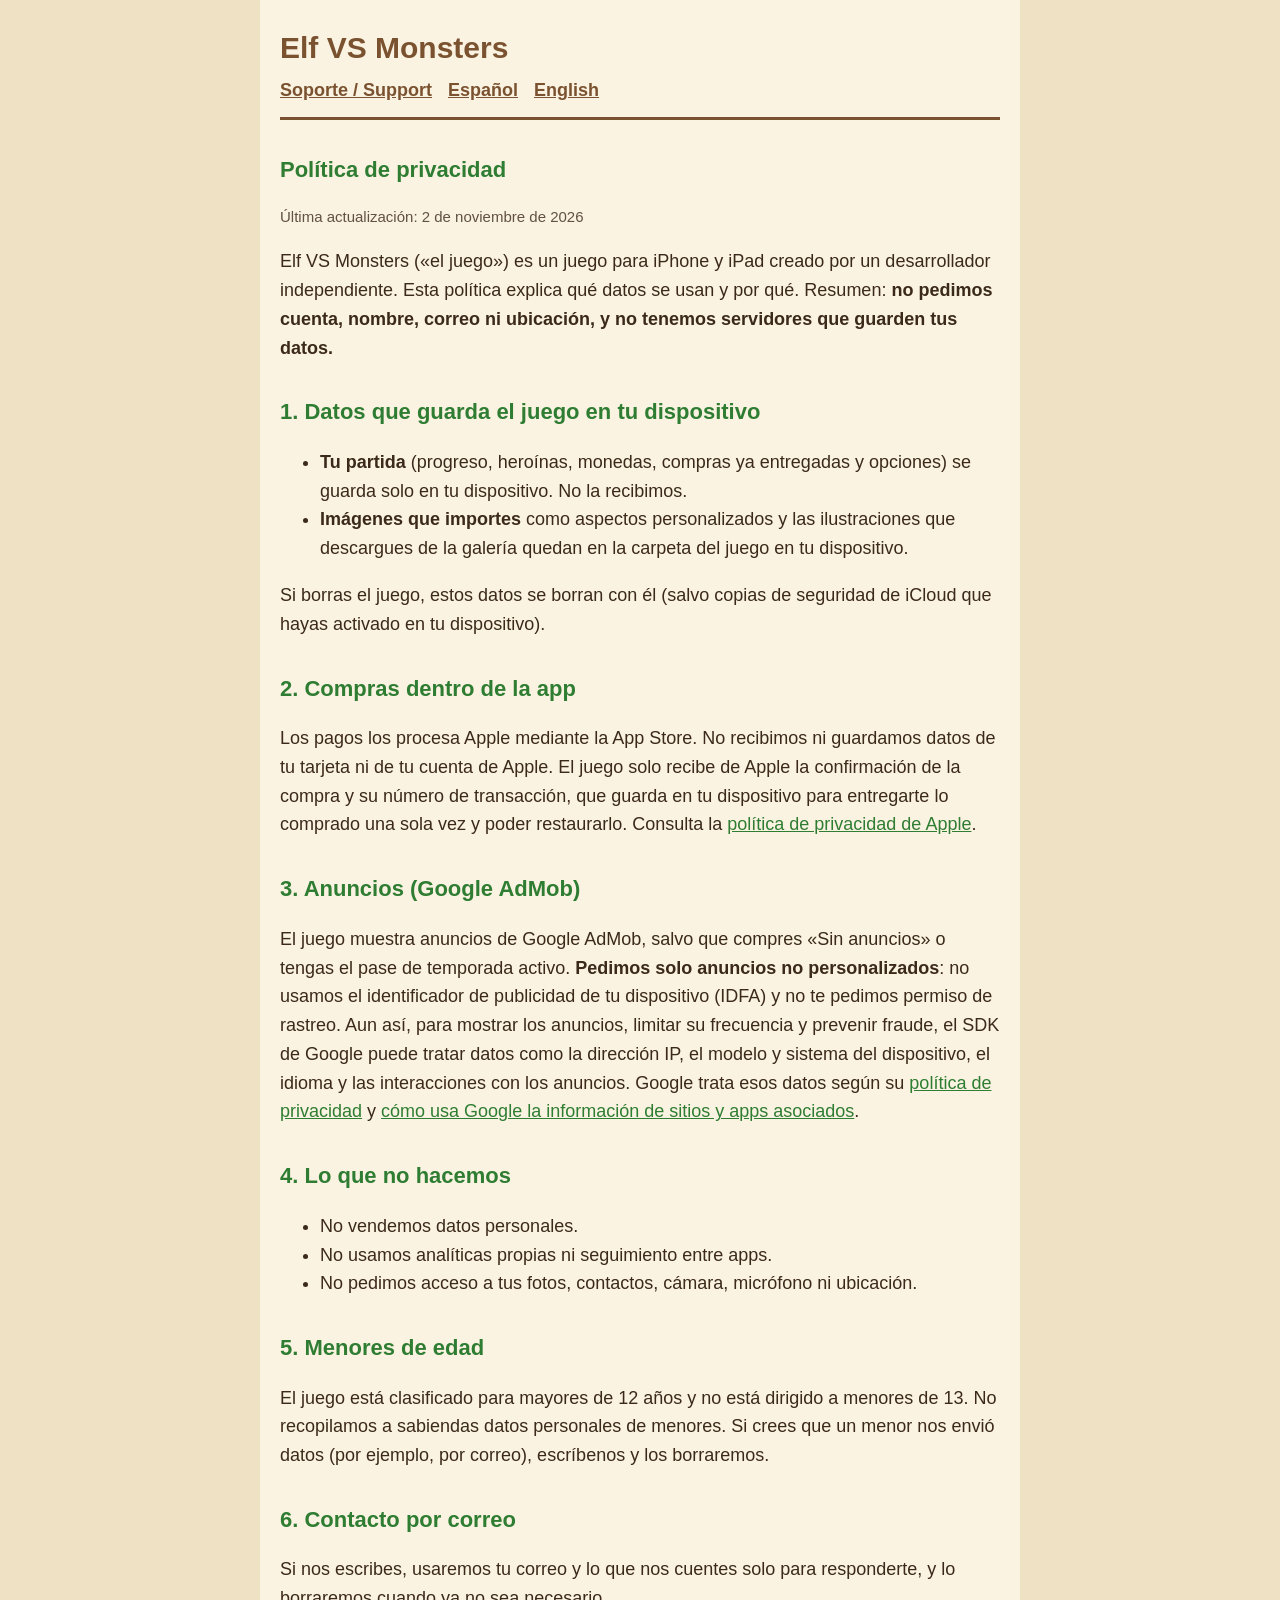
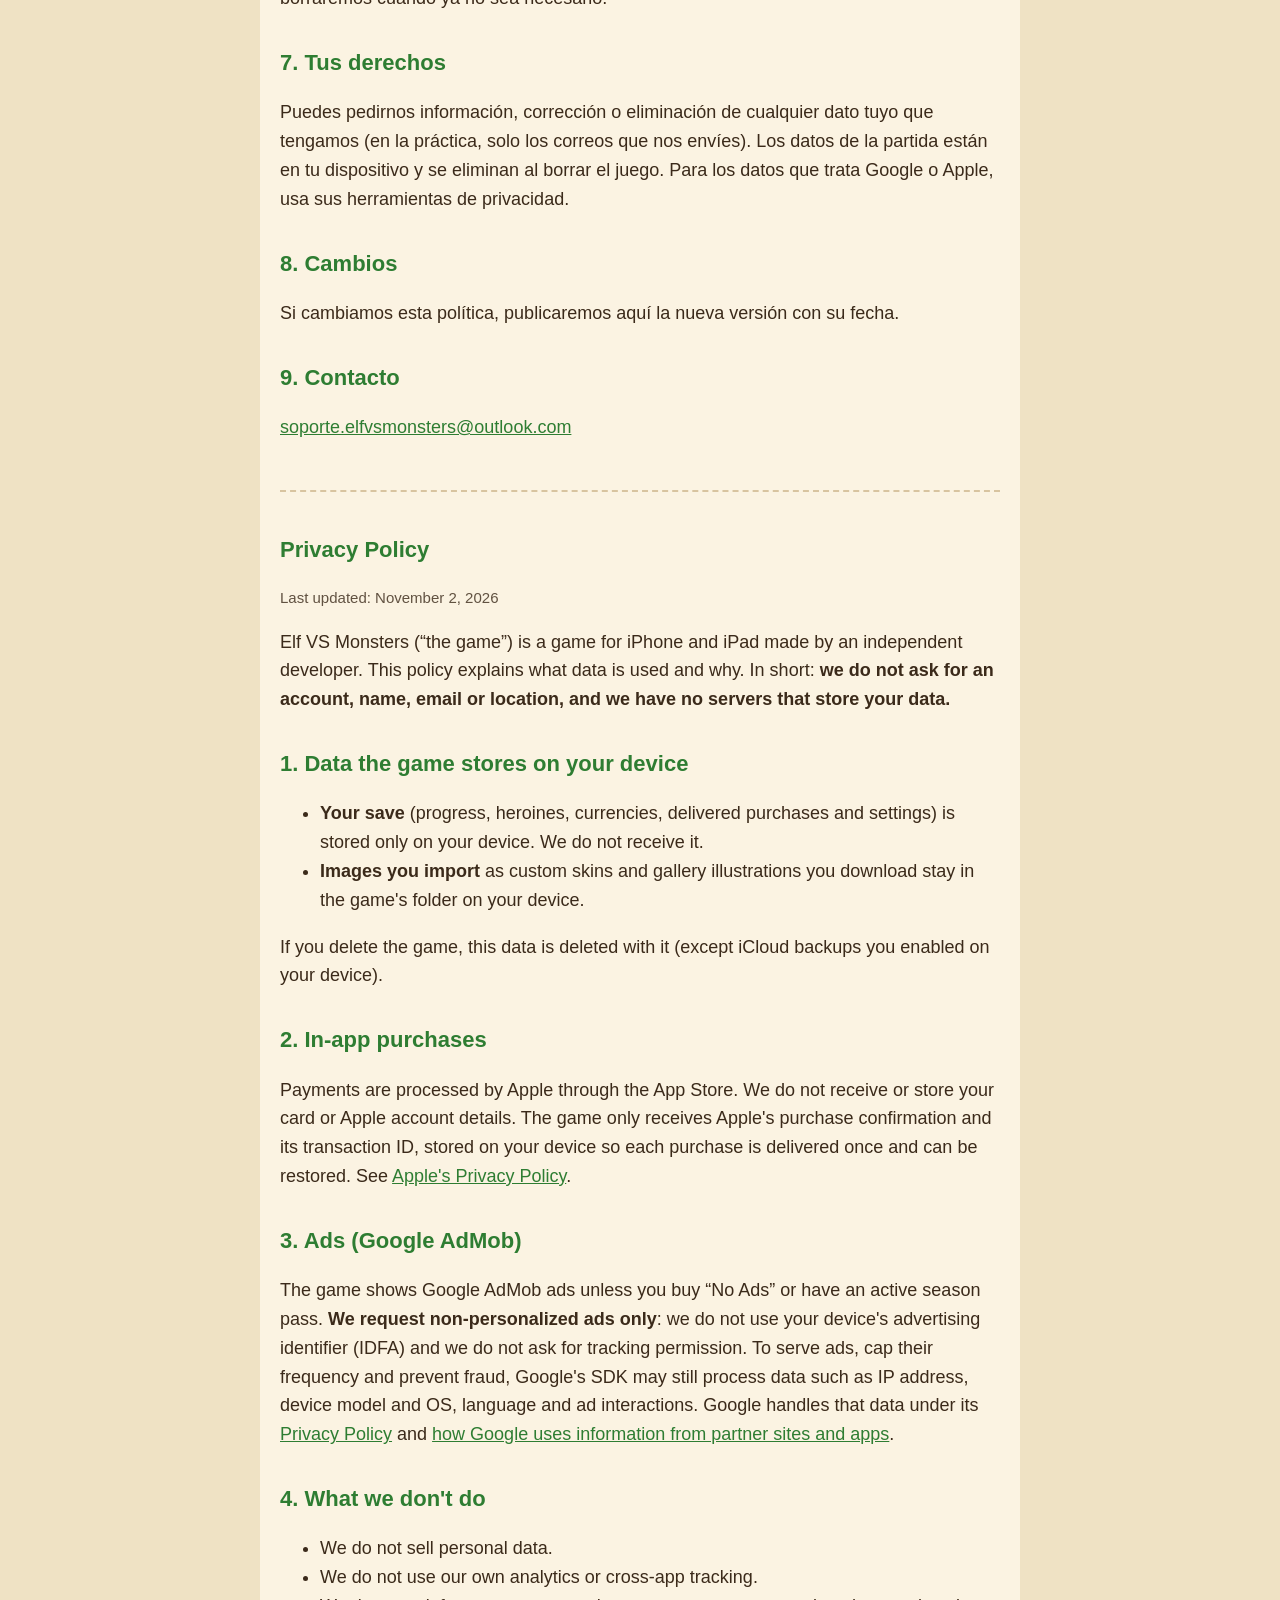
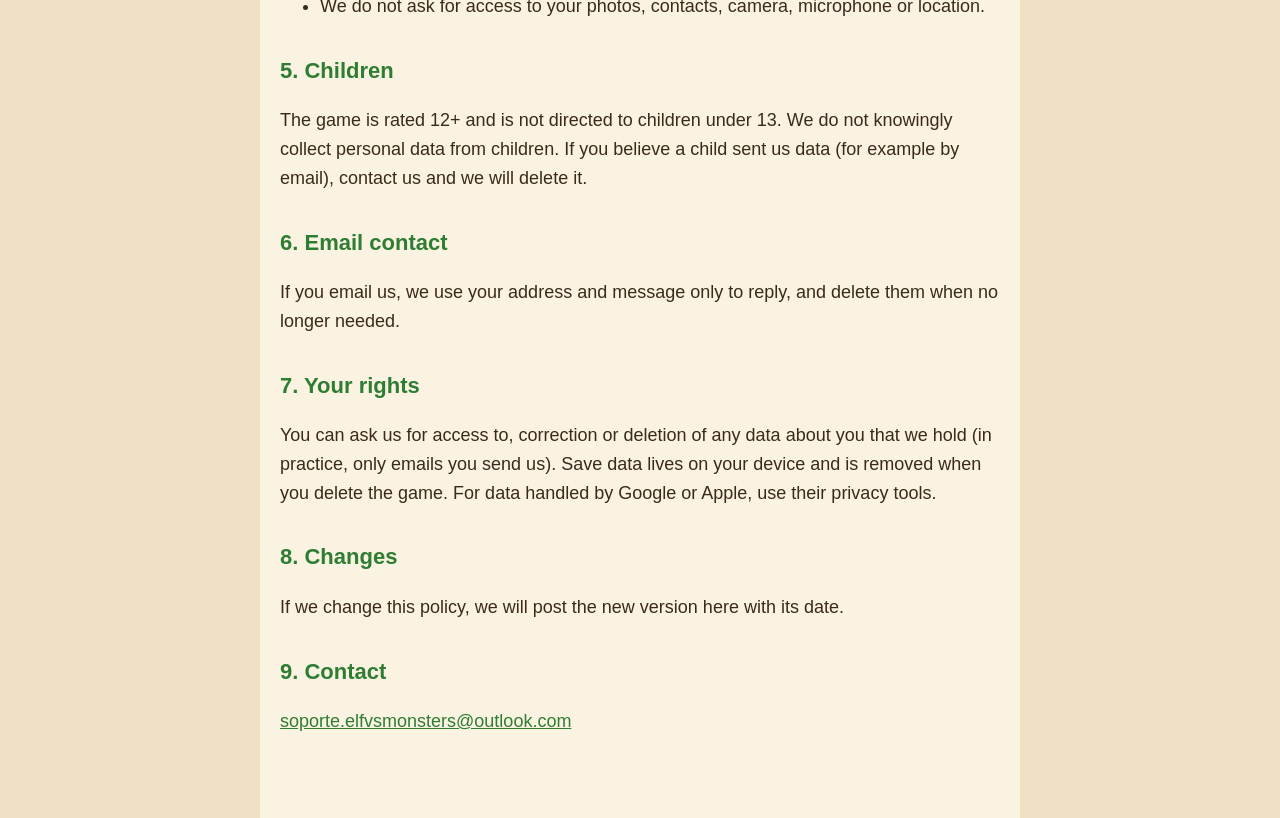
==== privacy.html @ a8635ac0 "Política de privacidad y soporte de Elf VS Monsters Co-Authored-By: Claude Opus 5.5 <noreply@anthrop" ====
<!DOCTYPE html>
<html lang="es">
<head>
<meta charset="utf-8">
<meta name="viewport" content="width=device-width, initial-scale=1">
<title>Elf VS Monsters — Política de privacidad / Privacy Policy</title>
<link rel="stylesheet" href="style.css">
</head>
<body>
<main>
<header>
<h1>Elf VS Monsters</h1>
<nav><a href="index.html">Soporte / Support</a><a href="#es">Español</a><a href="#en">English</a></nav>
</header>

<section id="es" lang="es">
<h2>Política de privacidad</h2>
<p class="small">Última actualización: 2 de noviembre de 2026</p>
<p>Elf VS Monsters («el juego») es un juego para iPhone y iPad creado por un desarrollador independiente. Esta política explica qué datos se usan y por qué. Resumen: <strong>no pedimos cuenta, nombre, correo ni ubicación, y no tenemos servidores que guarden tus datos.</strong></p>

<h2>1. Datos que guarda el juego en tu dispositivo</h2>
<ul>
<li><strong>Tu partida</strong> (progreso, heroínas, monedas, compras ya entregadas y opciones) se guarda solo en tu dispositivo. No la recibimos.</li>
<li><strong>Imágenes que importes</strong> como aspectos personalizados y las ilustraciones que descargues de la galería quedan en la carpeta del juego en tu dispositivo.</li>
</ul>
<p>Si borras el juego, estos datos se borran con él (salvo copias de seguridad de iCloud que hayas activado en tu dispositivo).</p>

<h2>2. Compras dentro de la app</h2>
<p>Los pagos los procesa Apple mediante la App Store. No recibimos ni guardamos datos de tu tarjeta ni de tu cuenta de Apple. El juego solo recibe de Apple la confirmación de la compra y su número de transacción, que guarda en tu dispositivo para entregarte lo comprado una sola vez y poder restaurarlo. Consulta la <a href="https://www.apple.com/legal/privacy/">política de privacidad de Apple</a>.</p>

<h2>3. Anuncios (Google AdMob)</h2>
<p>El juego muestra anuncios de Google AdMob, salvo que compres «Sin anuncios» o tengas el pase de temporada activo. <strong>Pedimos solo anuncios no personalizados</strong>: no usamos el identificador de publicidad de tu dispositivo (IDFA) y no te pedimos permiso de rastreo. Aun así, para mostrar los anuncios, limitar su frecuencia y prevenir fraude, el SDK de Google puede tratar datos como la dirección IP, el modelo y sistema del dispositivo, el idioma y las interacciones con los anuncios. Google trata esos datos según su <a href="https://policies.google.com/privacy">política de privacidad</a> y <a href="https://policies.google.com/technologies/partner-sites">cómo usa Google la información de sitios y apps asociados</a>.</p>

<h2>4. Lo que no hacemos</h2>
<ul>
<li>No vendemos datos personales.</li>
<li>No usamos analíticas propias ni seguimiento entre apps.</li>
<li>No pedimos acceso a tus fotos, contactos, cámara, micrófono ni ubicación.</li>
</ul>

<h2>5. Menores de edad</h2>
<p>El juego está clasificado para mayores de 12 años y no está dirigido a menores de 13. No recopilamos a sabiendas datos personales de menores. Si crees que un menor nos envió datos (por ejemplo, por correo), escríbenos y los borraremos.</p>

<h2>6. Contacto por correo</h2>
<p>Si nos escribes, usaremos tu correo y lo que nos cuentes solo para responderte, y lo borraremos cuando ya no sea necesario.</p>

<h2>7. Tus derechos</h2>
<p>Puedes pedirnos información, corrección o eliminación de cualquier dato tuyo que tengamos (en la práctica, solo los correos que nos envíes). Los datos de la partida están en tu dispositivo y se eliminan al borrar el juego. Para los datos que trata Google o Apple, usa sus herramientas de privacidad.</p>

<h2>8. Cambios</h2>
<p>Si cambiamos esta política, publicaremos aquí la nueva versión con su fecha.</p>

<h2>9. Contacto</h2>
<p><a href="mailto:soporte.elfvsmonsters@outlook.com">soporte.elfvsmonsters@outlook.com</a></p>
</section>

<section id="en" lang="en">
<h2>Privacy Policy</h2>
<p class="small">Last updated: November 2, 2026</p>
<p>Elf VS Monsters (“the game”) is a game for iPhone and iPad made by an independent developer. This policy explains what data is used and why. In short: <strong>we do not ask for an account, name, email or location, and we have no servers that store your data.</strong></p>

<h2>1. Data the game stores on your device</h2>
<ul>
<li><strong>Your save</strong> (progress, heroines, currencies, delivered purchases and settings) is stored only on your device. We do not receive it.</li>
<li><strong>Images you import</strong> as custom skins and gallery illustrations you download stay in the game's folder on your device.</li>
</ul>
<p>If you delete the game, this data is deleted with it (except iCloud backups you enabled on your device).</p>

<h2>2. In-app purchases</h2>
<p>Payments are processed by Apple through the App Store. We do not receive or store your card or Apple account details. The game only receives Apple's purchase confirmation and its transaction ID, stored on your device so each purchase is delivered once and can be restored. See <a href="https://www.apple.com/legal/privacy/">Apple's Privacy Policy</a>.</p>

<h2>3. Ads (Google AdMob)</h2>
<p>The game shows Google AdMob ads unless you buy “No Ads” or have an active season pass. <strong>We request non-personalized ads only</strong>: we do not use your device's advertising identifier (IDFA) and we do not ask for tracking permission. To serve ads, cap their frequency and prevent fraud, Google's SDK may still process data such as IP address, device model and OS, language and ad interactions. Google handles that data under its <a href="https://policies.google.com/privacy">Privacy Policy</a> and <a href="https://policies.google.com/technologies/partner-sites">how Google uses information from partner sites and apps</a>.</p>

<h2>4. What we don't do</h2>
<ul>
<li>We do not sell personal data.</li>
<li>We do not use our own analytics or cross-app tracking.</li>
<li>We do not ask for access to your photos, contacts, camera, microphone or location.</li>
</ul>

<h2>5. Children</h2>
<p>The game is rated 12+ and is not directed to children under 13. We do not knowingly collect personal data from children. If you believe a child sent us data (for example by email), contact us and we will delete it.</p>

<h2>6. Email contact</h2>
<p>If you email us, we use your address and message only to reply, and delete them when no longer needed.</p>

<h2>7. Your rights</h2>
<p>You can ask us for access to, correction or deletion of any data about you that we hold (in practice, only emails you send us). Save data lives on your device and is removed when you delete the game. For data handled by Google or Apple, use their privacy tools.</p>

<h2>8. Changes</h2>
<p>If we change this policy, we will post the new version here with its date.</p>

<h2>9. Contact</h2>
<p><a href="mailto:soporte.elfvsmonsters@outlook.com">soporte.elfvsmonsters@outlook.com</a></p>
</section>
</main>
</body>
</html>
---- style.css ----
:root { --ink:#3b2a1a; --paper:#fbf3e2; --wood:#7a5230; --leaf:#2e7d32; }
* { box-sizing:border-box; }
body { margin:0; font:18px/1.6 -apple-system, BlinkMacSystemFont, "Segoe UI", Roboto, sans-serif; color:var(--ink); background:#efe2c4; }
main { max-width:760px; margin:0 auto; padding:24px 20px 64px; background:var(--paper); min-height:100vh; }
header { border-bottom:3px solid var(--wood); margin-bottom:24px; padding-bottom:12px; }
h1 { font-size:30px; margin:0 0 4px; color:var(--wood); }
h2 { font-size:22px; margin-top:32px; color:var(--leaf); }
nav a, .lang a { color:var(--wood); font-weight:600; margin-right:16px; }
a { color:var(--leaf); }
.small { font-size:15px; opacity:.8; }
section + section { border-top:2px dashed #d8c4a0; margin-top:48px; padding-top:8px; }
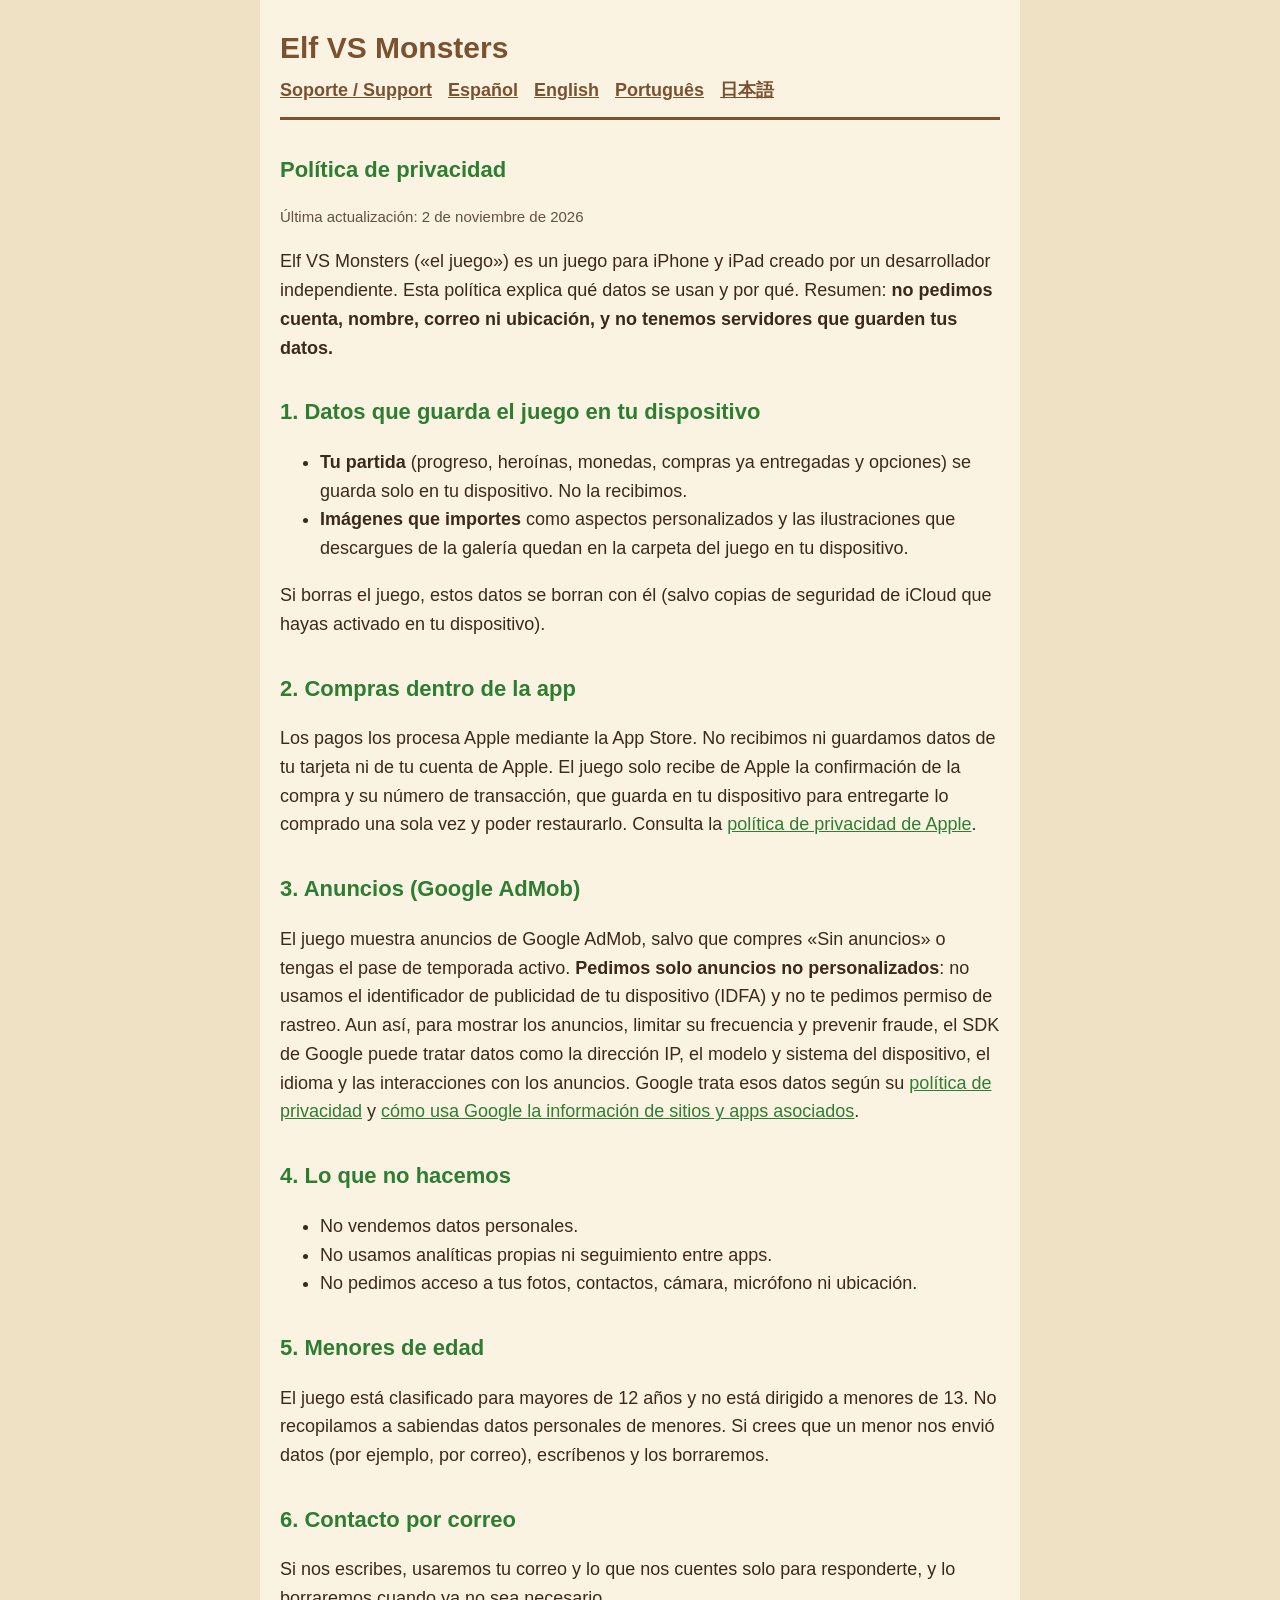
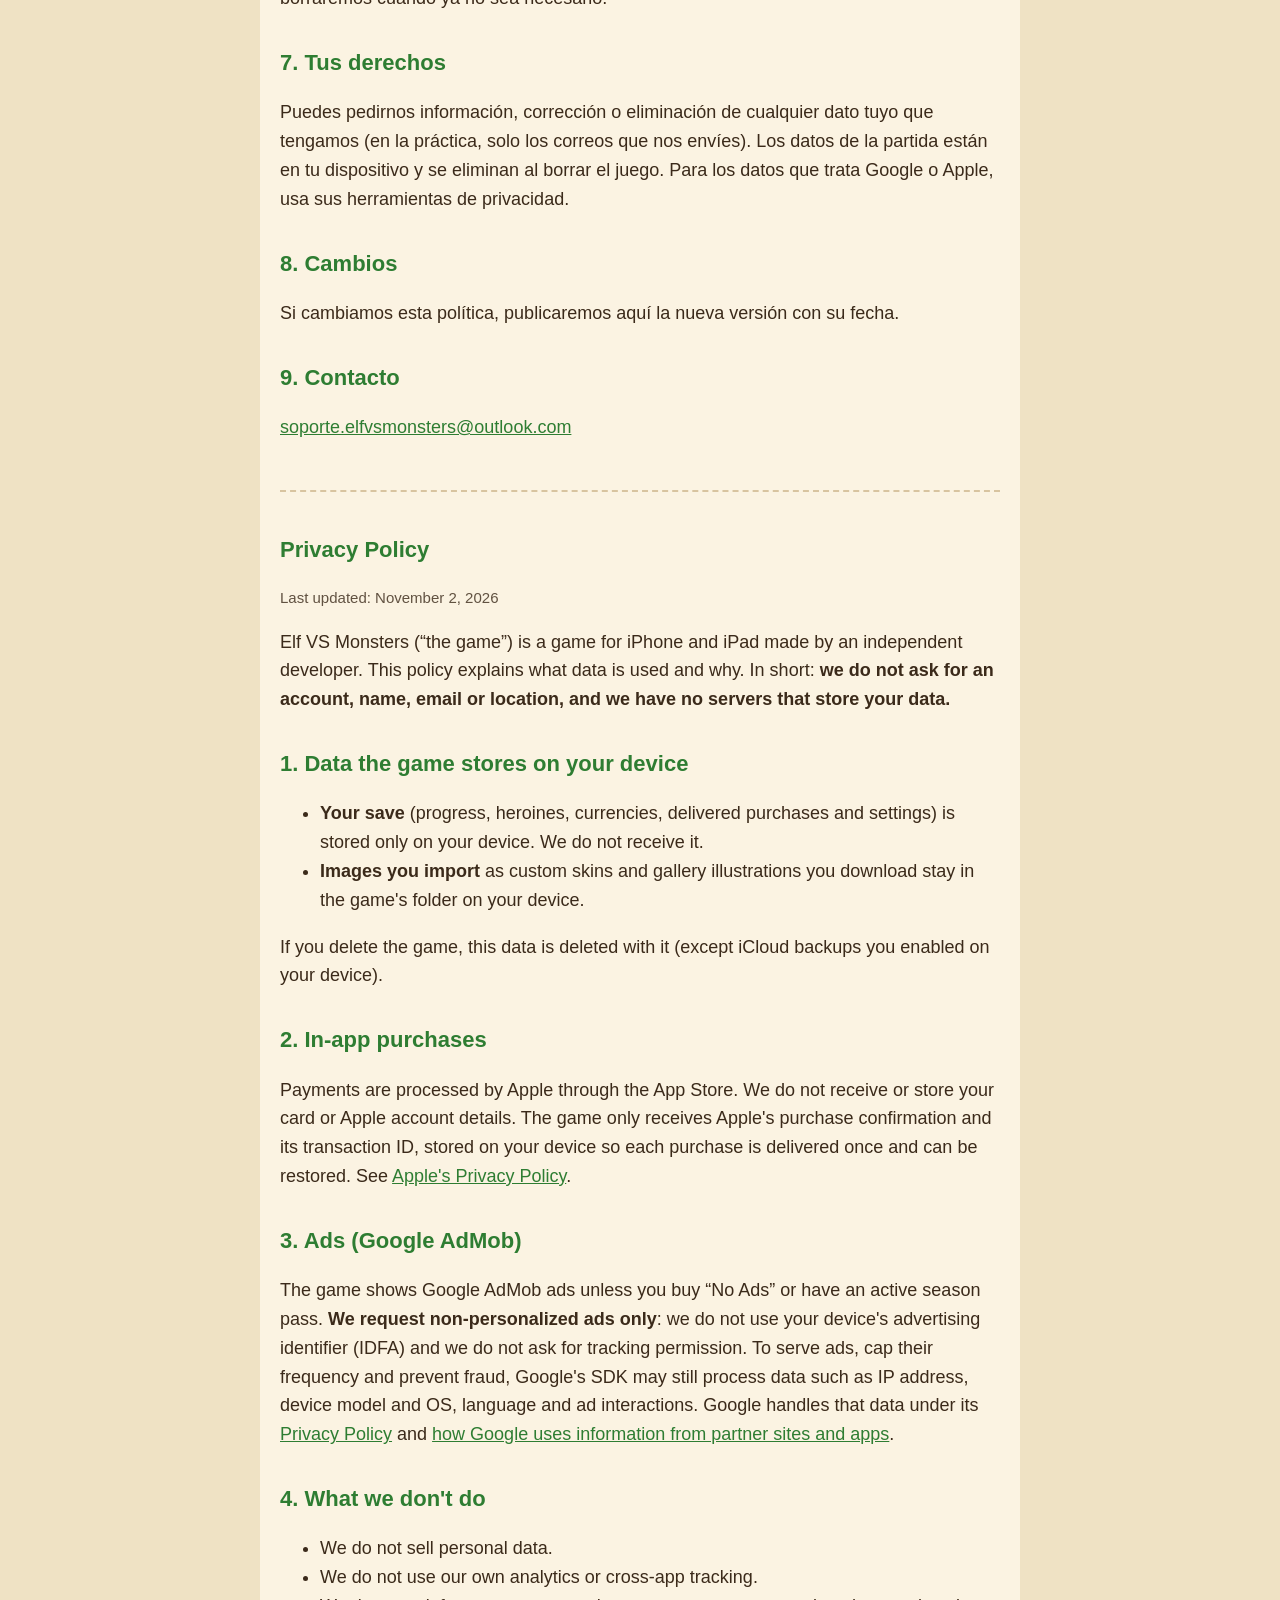
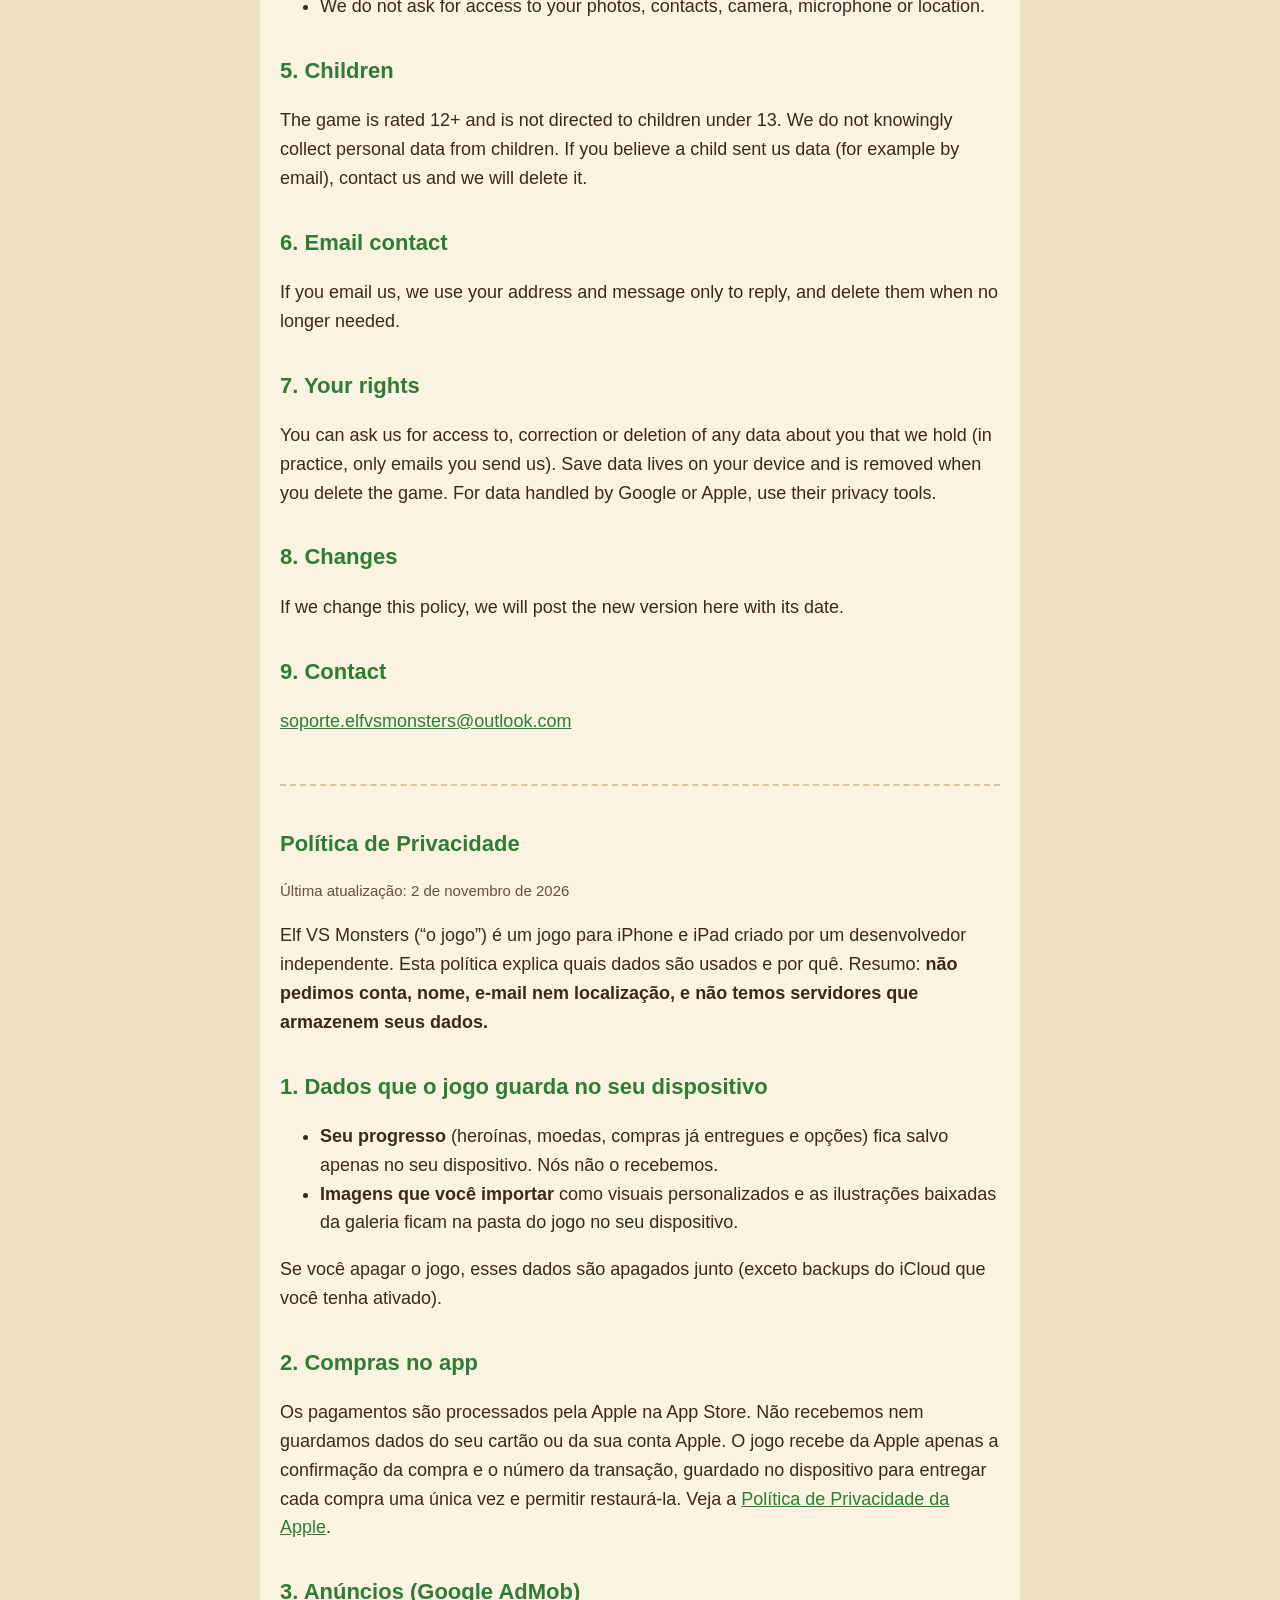
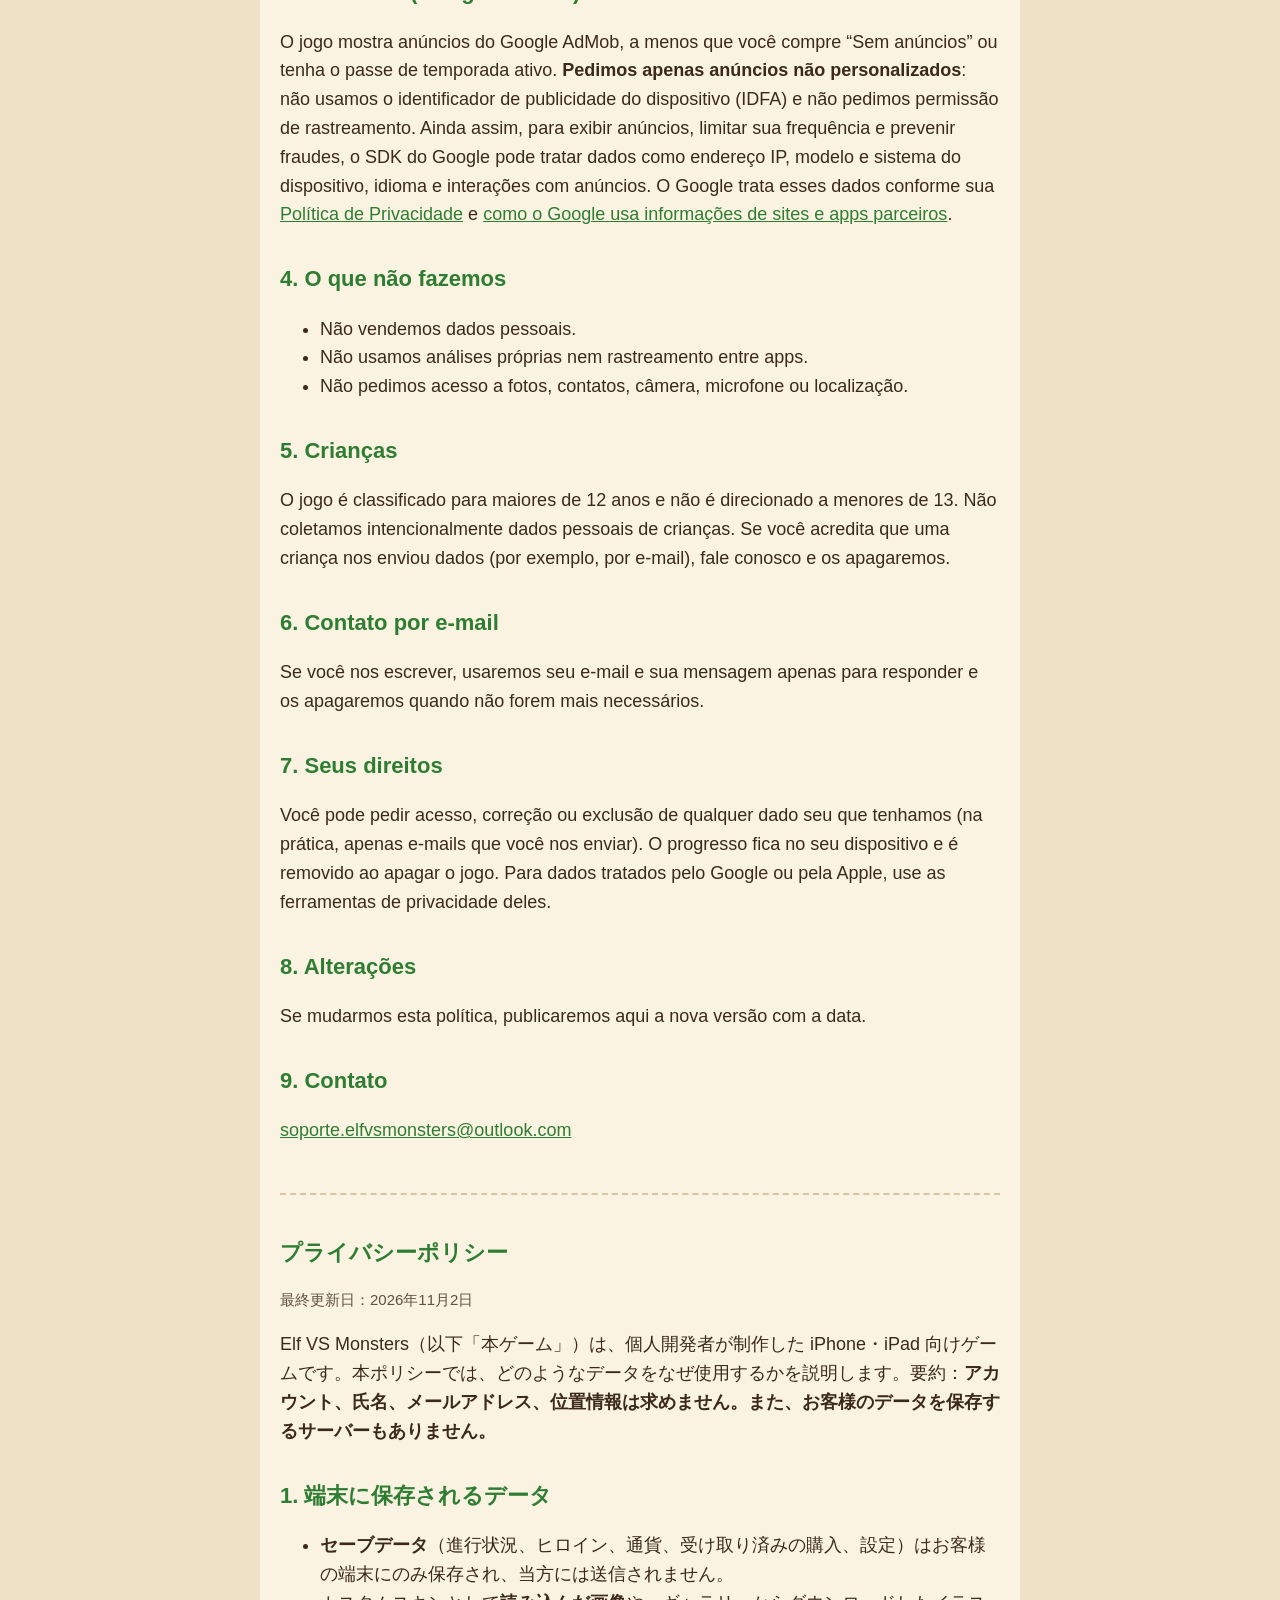
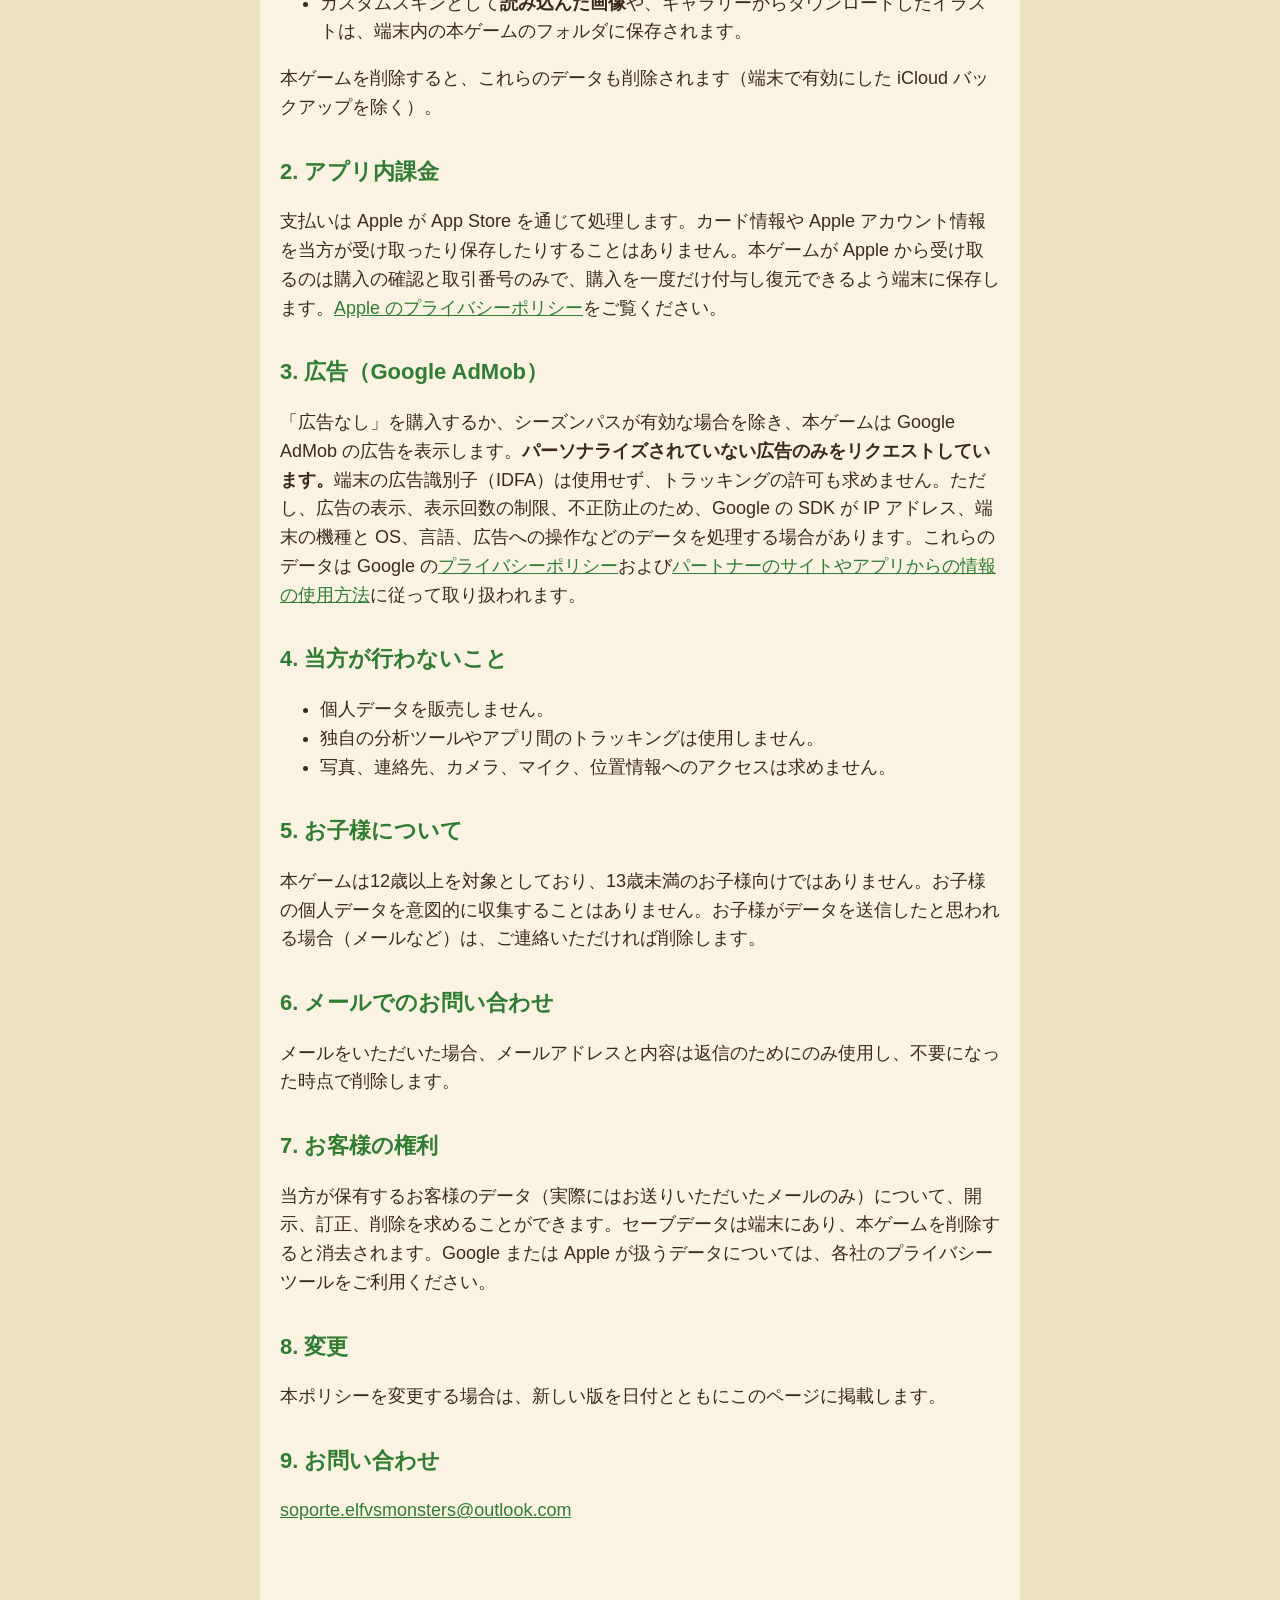
==== commit 320cb48a: "Páginas en portugués y japonés Co-Authored-By: Claude Opus 5.5 <noreply@anthropic.com>" ====
--- a/privacy.html
+++ b/privacy.html
@@ -3,14 +3,14 @@
 <head>
 <meta charset="utf-8">
 <meta name="viewport" content="width=device-width, initial-scale=1">
-<title>Elf VS Monsters — Política de privacidad / Privacy Policy</title>
+<title>Elf VS Monsters — Privacidad / Privacy / Privacidade / プライバシー</title>
 <link rel="stylesheet" href="style.css">
 </head>
 <body>
 <main>
 <header>
 <h1>Elf VS Monsters</h1>
-<nav><a href="index.html">Soporte / Support</a><a href="#es">Español</a><a href="#en">English</a></nav>
+<nav><a href="index.html">Soporte / Support</a><a href="#es">Español</a><a href="#en">English</a><a href="#pt">Português</a><a href="#ja">日本語</a></nav>
 </header>
 
 <section id="es" lang="es">
@@ -94,6 +94,69 @@
 <h2>9. Contact</h2>
 <p><a href="mailto:soporte.elfvsmonsters@outlook.com">soporte.elfvsmonsters@outlook.com</a></p>
 </section>
+<section id="pt" lang="pt-BR">
+<h2>Política de Privacidade</h2>
+<p class="small">Última atualização: 2 de novembro de 2026</p>
+<p>Elf VS Monsters (“o jogo”) é um jogo para iPhone e iPad criado por um desenvolvedor independente. Esta política explica quais dados são usados e por quê. Resumo: <strong>não pedimos conta, nome, e-mail nem localização, e não temos servidores que armazenem seus dados.</strong></p>
+<h2>1. Dados que o jogo guarda no seu dispositivo</h2>
+<ul>
+<li><strong>Seu progresso</strong> (heroínas, moedas, compras já entregues e opções) fica salvo apenas no seu dispositivo. Nós não o recebemos.</li>
+<li><strong>Imagens que você importar</strong> como visuais personalizados e as ilustrações baixadas da galeria ficam na pasta do jogo no seu dispositivo.</li>
+</ul>
+<p>Se você apagar o jogo, esses dados são apagados junto (exceto backups do iCloud que você tenha ativado).</p>
+<h2>2. Compras no app</h2>
+<p>Os pagamentos são processados pela Apple na App Store. Não recebemos nem guardamos dados do seu cartão ou da sua conta Apple. O jogo recebe da Apple apenas a confirmação da compra e o número da transação, guardado no dispositivo para entregar cada compra uma única vez e permitir restaurá-la. Veja a <a href="https://www.apple.com/legal/privacy/">Política de Privacidade da Apple</a>.</p>
+<h2>3. Anúncios (Google AdMob)</h2>
+<p>O jogo mostra anúncios do Google AdMob, a menos que você compre “Sem anúncios” ou tenha o passe de temporada ativo. <strong>Pedimos apenas anúncios não personalizados</strong>: não usamos o identificador de publicidade do dispositivo (IDFA) e não pedimos permissão de rastreamento. Ainda assim, para exibir anúncios, limitar sua frequência e prevenir fraudes, o SDK do Google pode tratar dados como endereço IP, modelo e sistema do dispositivo, idioma e interações com anúncios. O Google trata esses dados conforme sua <a href="https://policies.google.com/privacy">Política de Privacidade</a> e <a href="https://policies.google.com/technologies/partner-sites">como o Google usa informações de sites e apps parceiros</a>.</p>
+<h2>4. O que não fazemos</h2>
+<ul>
+<li>Não vendemos dados pessoais.</li>
+<li>Não usamos análises próprias nem rastreamento entre apps.</li>
+<li>Não pedimos acesso a fotos, contatos, câmera, microfone ou localização.</li>
+</ul>
+<h2>5. Crianças</h2>
+<p>O jogo é classificado para maiores de 12 anos e não é direcionado a menores de 13. Não coletamos intencionalmente dados pessoais de crianças. Se você acredita que uma criança nos enviou dados (por exemplo, por e-mail), fale conosco e os apagaremos.</p>
+<h2>6. Contato por e-mail</h2>
+<p>Se você nos escrever, usaremos seu e-mail e sua mensagem apenas para responder e os apagaremos quando não forem mais necessários.</p>
+<h2>7. Seus direitos</h2>
+<p>Você pode pedir acesso, correção ou exclusão de qualquer dado seu que tenhamos (na prática, apenas e-mails que você nos enviar). O progresso fica no seu dispositivo e é removido ao apagar o jogo. Para dados tratados pelo Google ou pela Apple, use as ferramentas de privacidade deles.</p>
+<h2>8. Alterações</h2>
+<p>Se mudarmos esta política, publicaremos aqui a nova versão com a data.</p>
+<h2>9. Contato</h2>
+<p><a href="mailto:soporte.elfvsmonsters@outlook.com">soporte.elfvsmonsters@outlook.com</a></p>
+</section>
+
+<section id="ja" lang="ja">
+<h2>プライバシーポリシー</h2>
+<p class="small">最終更新日：2026年11月2日</p>
+<p>Elf VS Monsters（以下「本ゲーム」）は、個人開発者が制作した iPhone・iPad 向けゲームです。本ポリシーでは、どのようなデータをなぜ使用するかを説明します。要約：<strong>アカウント、氏名、メールアドレス、位置情報は求めません。また、お客様のデータを保存するサーバーもありません。</strong></p>
+<h2>1. 端末に保存されるデータ</h2>
+<ul>
+<li><strong>セーブデータ</strong>（進行状況、ヒロイン、通貨、受け取り済みの購入、設定）はお客様の端末にのみ保存され、当方には送信されません。</li>
+<li>カスタムスキンとして<strong>読み込んだ画像</strong>や、ギャラリーからダウンロードしたイラストは、端末内の本ゲームのフォルダに保存されます。</li>
+</ul>
+<p>本ゲームを削除すると、これらのデータも削除されます（端末で有効にした iCloud バックアップを除く）。</p>
+<h2>2. アプリ内課金</h2>
+<p>支払いは Apple が App Store を通じて処理します。カード情報や Apple アカウント情報を当方が受け取ったり保存したりすることはありません。本ゲームが Apple から受け取るのは購入の確認と取引番号のみで、購入を一度だけ付与し復元できるよう端末に保存します。<a href="https://www.apple.com/jp/legal/privacy/">Apple のプライバシーポリシー</a>をご覧ください。</p>
+<h2>3. 広告（Google AdMob）</h2>
+<p>「広告なし」を購入するか、シーズンパスが有効な場合を除き、本ゲームは Google AdMob の広告を表示します。<strong>パーソナライズされていない広告のみをリクエストしています。</strong>端末の広告識別子（IDFA）は使用せず、トラッキングの許可も求めません。ただし、広告の表示、表示回数の制限、不正防止のため、Google の SDK が IP アドレス、端末の機種と OS、言語、広告への操作などのデータを処理する場合があります。これらのデータは Google の<a href="https://policies.google.com/privacy?hl=ja">プライバシーポリシー</a>および<a href="https://policies.google.com/technologies/partner-sites?hl=ja">パートナーのサイトやアプリからの情報の使用方法</a>に従って取り扱われます。</p>
+<h2>4. 当方が行わないこと</h2>
+<ul>
+<li>個人データを販売しません。</li>
+<li>独自の分析ツールやアプリ間のトラッキングは使用しません。</li>
+<li>写真、連絡先、カメラ、マイク、位置情報へのアクセスは求めません。</li>
+</ul>
+<h2>5. お子様について</h2>
+<p>本ゲームは12歳以上を対象としており、13歳未満のお子様向けではありません。お子様の個人データを意図的に収集することはありません。お子様がデータを送信したと思われる場合（メールなど）は、ご連絡いただければ削除します。</p>
+<h2>6. メールでのお問い合わせ</h2>
+<p>メールをいただいた場合、メールアドレスと内容は返信のためにのみ使用し、不要になった時点で削除します。</p>
+<h2>7. お客様の権利</h2>
+<p>当方が保有するお客様のデータ（実際にはお送りいただいたメールのみ）について、開示、訂正、削除を求めることができます。セーブデータは端末にあり、本ゲームを削除すると消去されます。Google または Apple が扱うデータについては、各社のプライバシーツールをご利用ください。</p>
+<h2>8. 変更</h2>
+<p>本ポリシーを変更する場合は、新しい版を日付とともにこのページに掲載します。</p>
+<h2>9. お問い合わせ</h2>
+<p><a href="mailto:soporte.elfvsmonsters@outlook.com">soporte.elfvsmonsters@outlook.com</a></p>
+</section>
 </main>
 </body>
 </html>
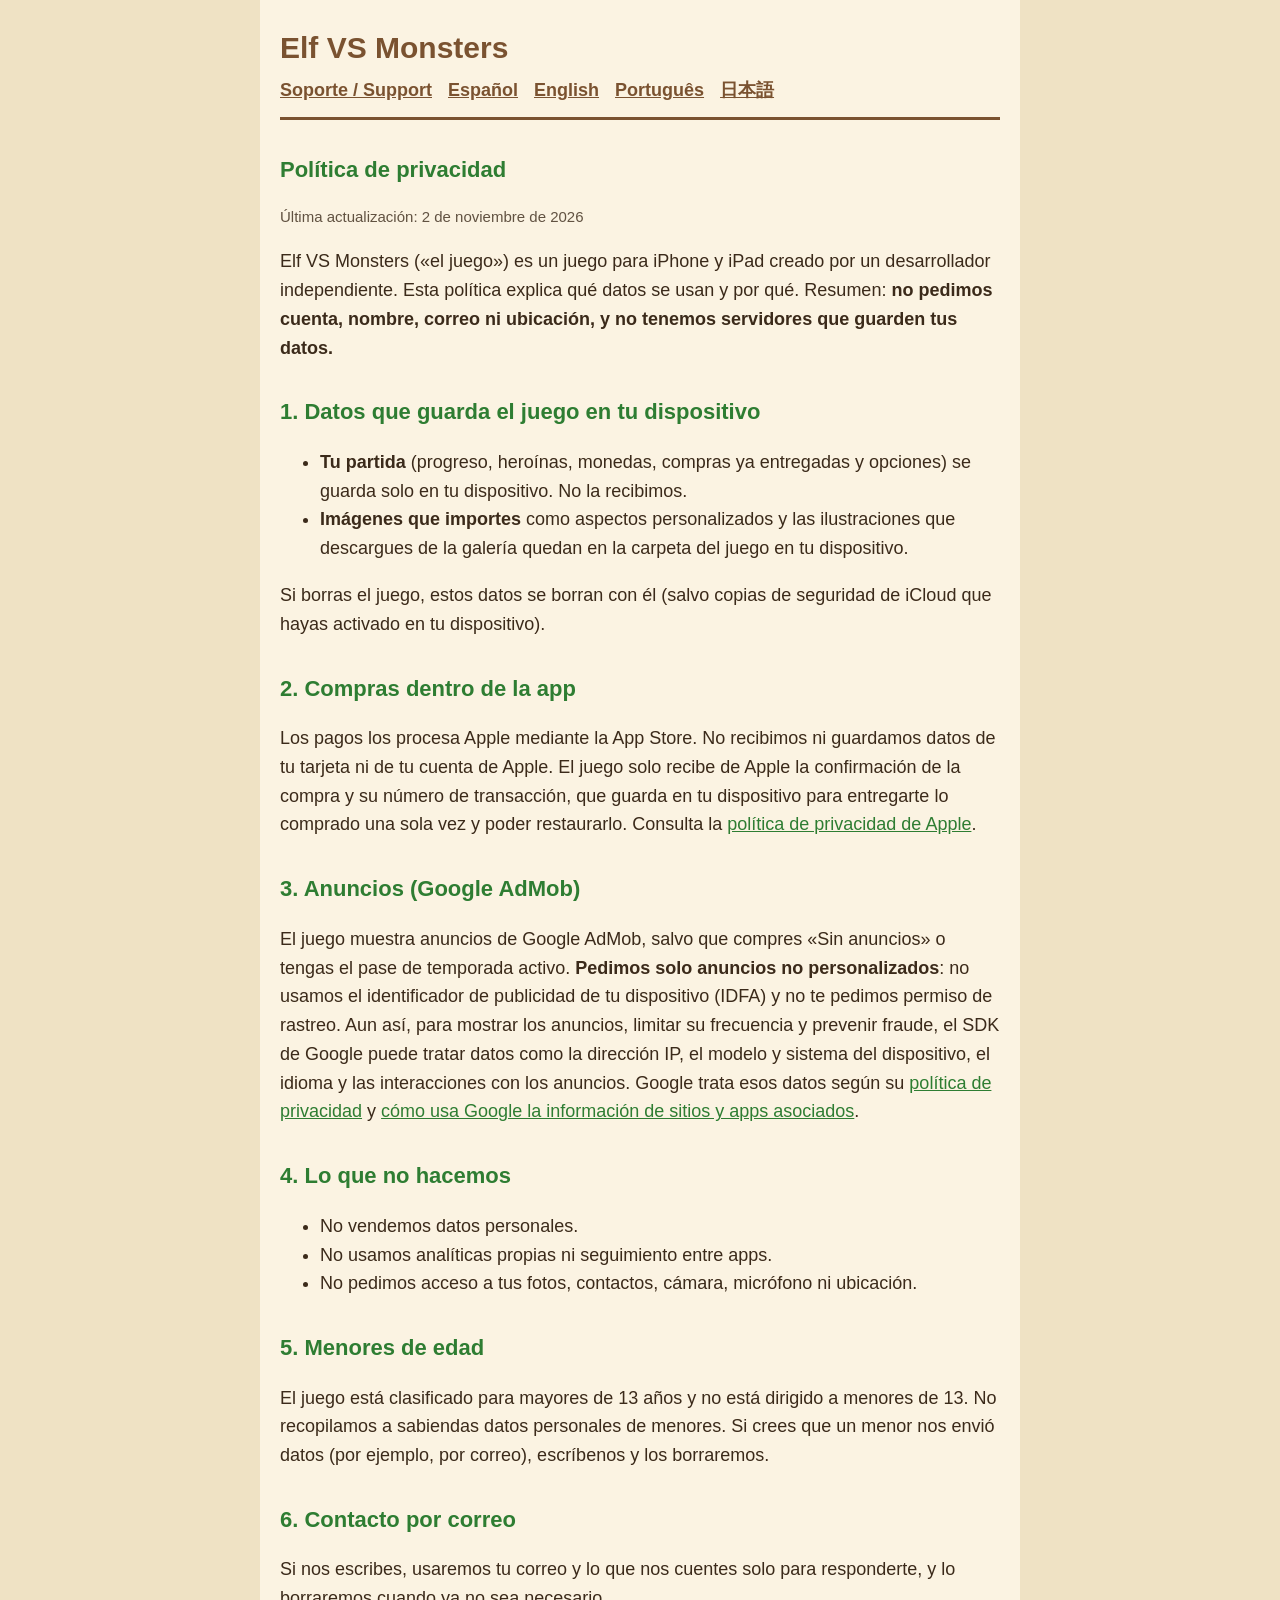
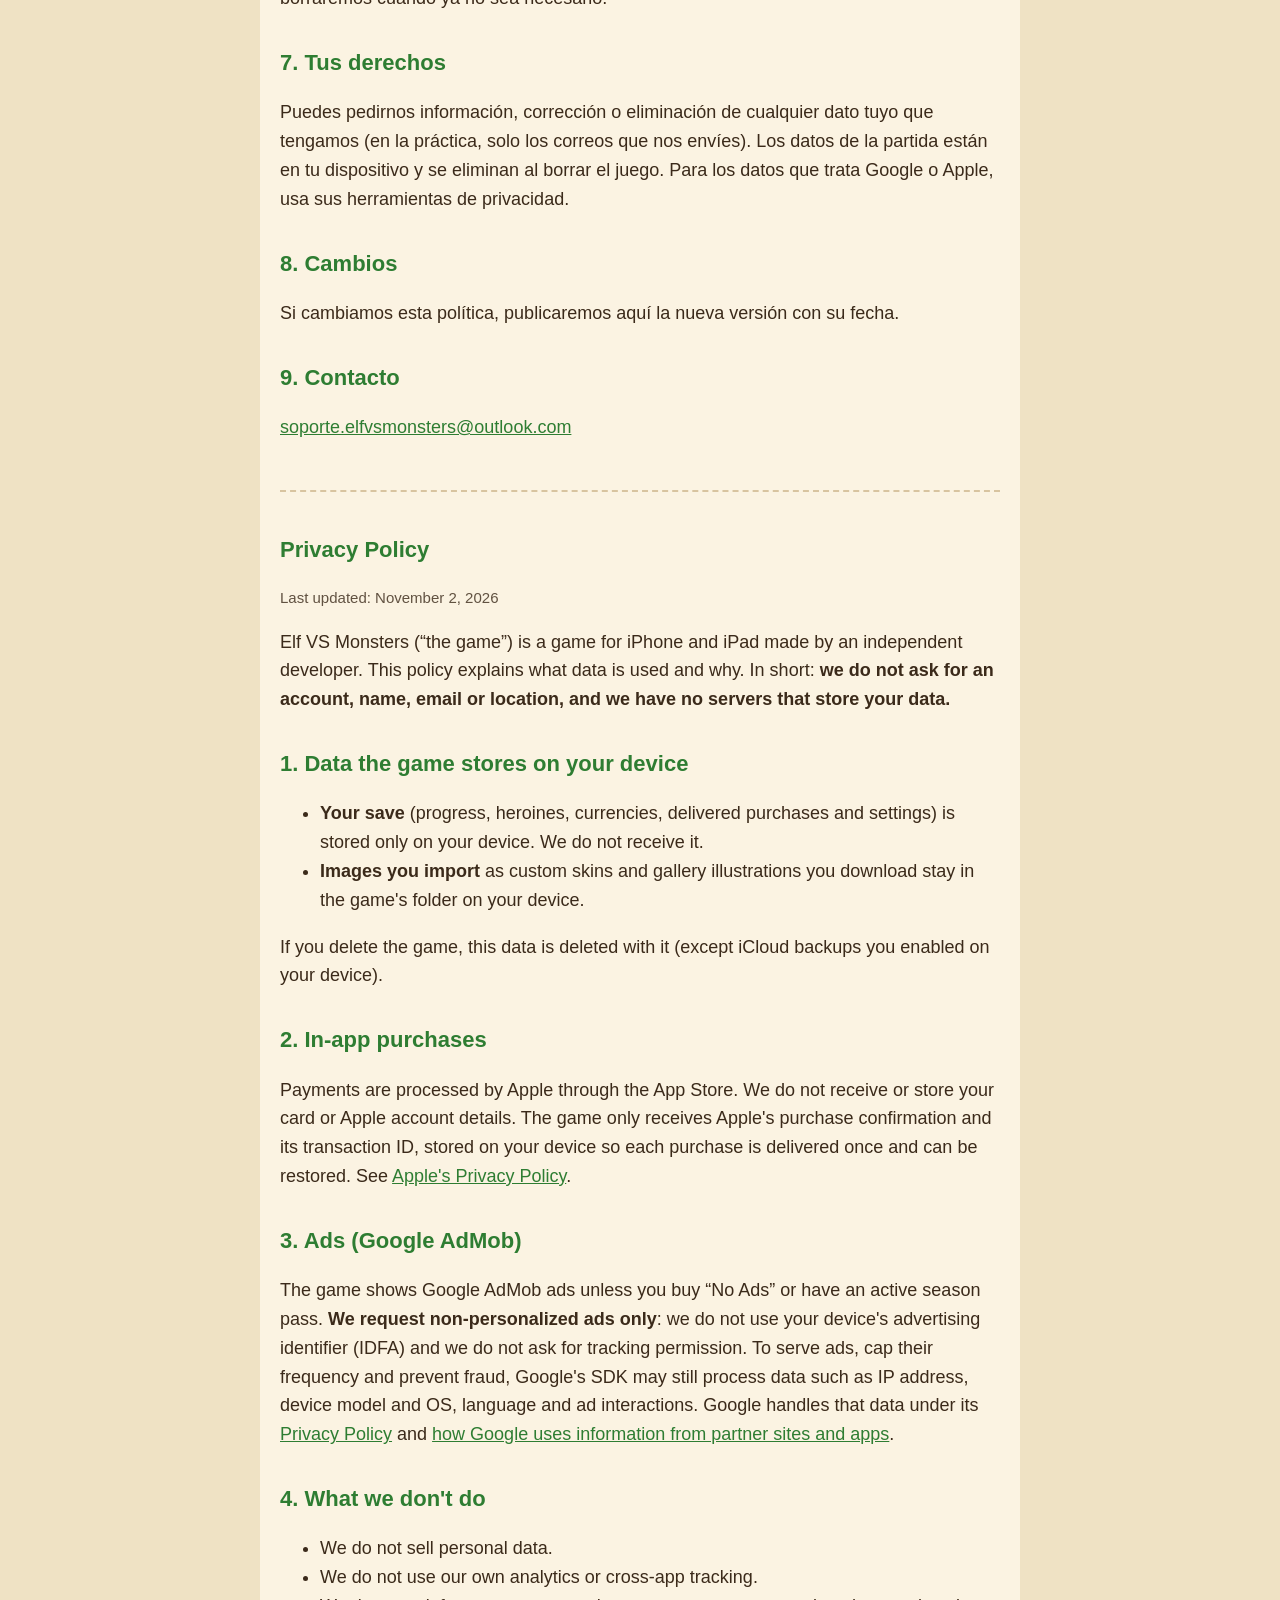
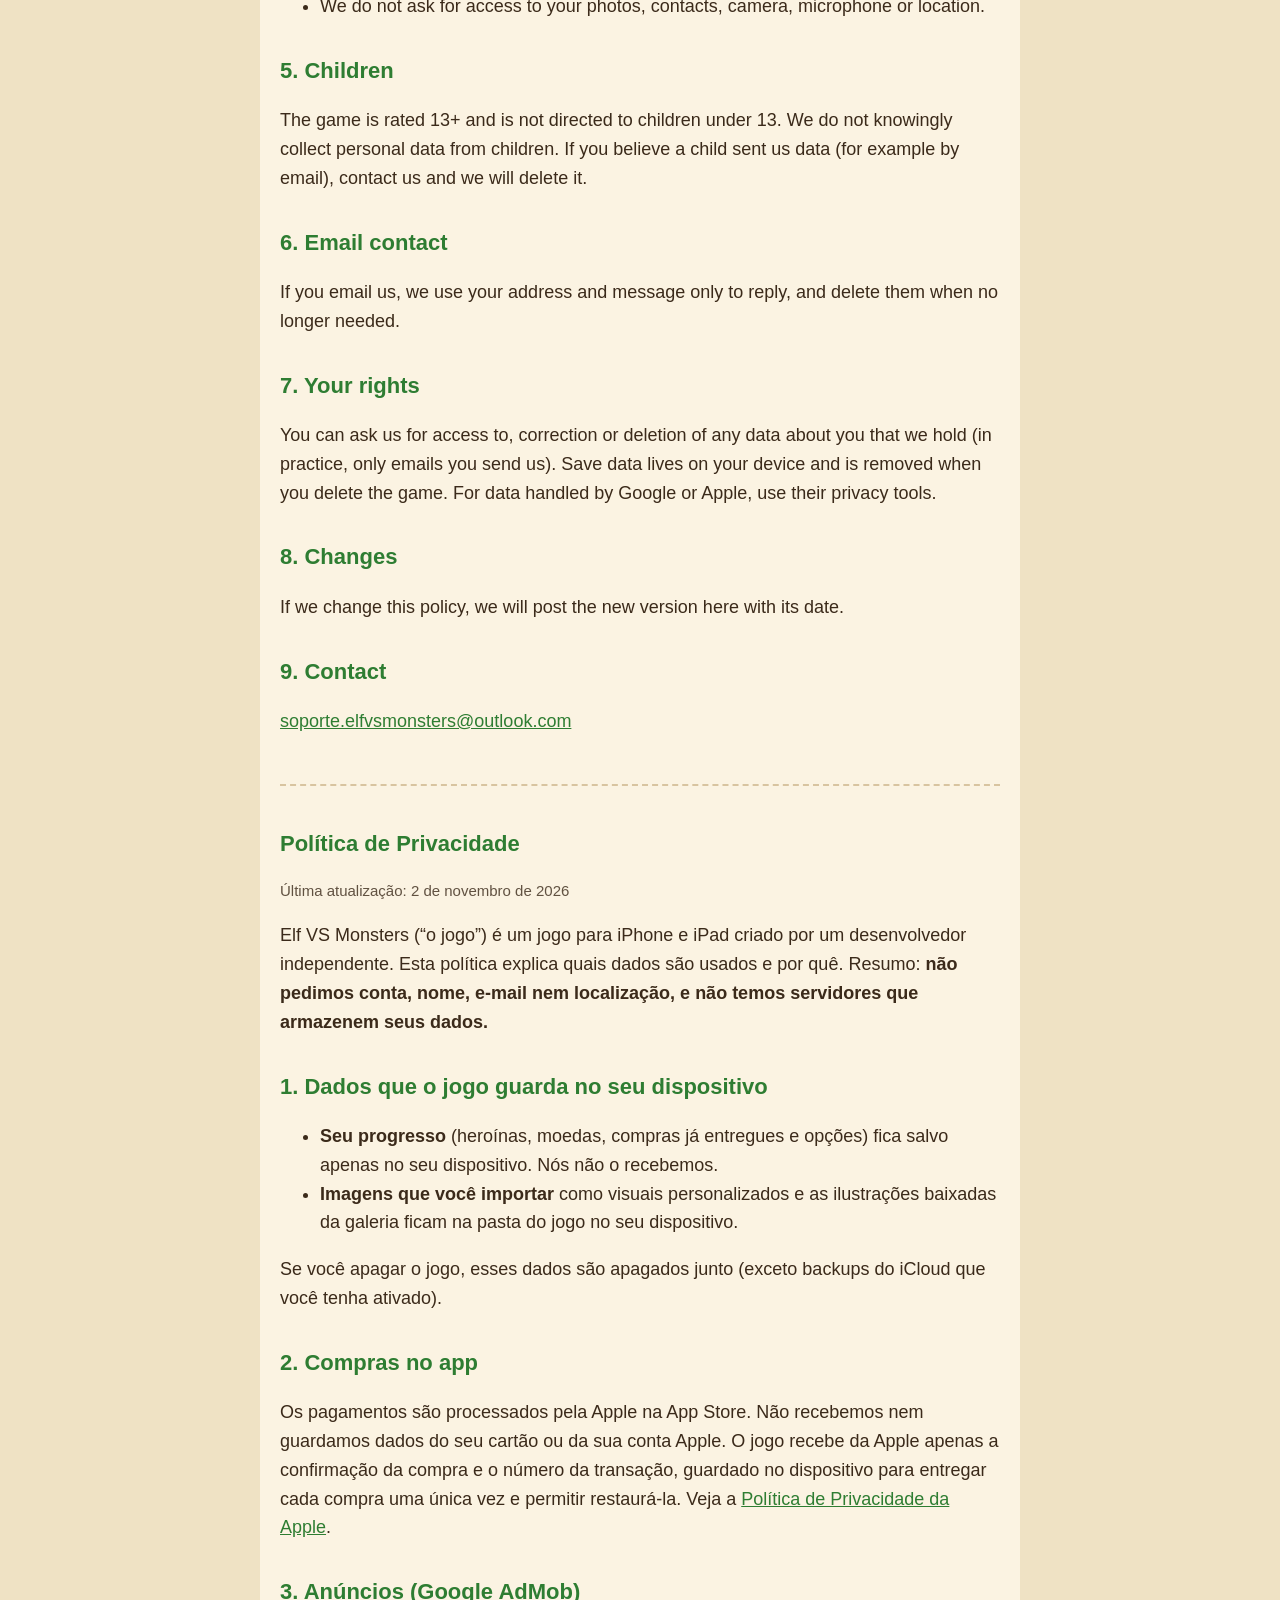
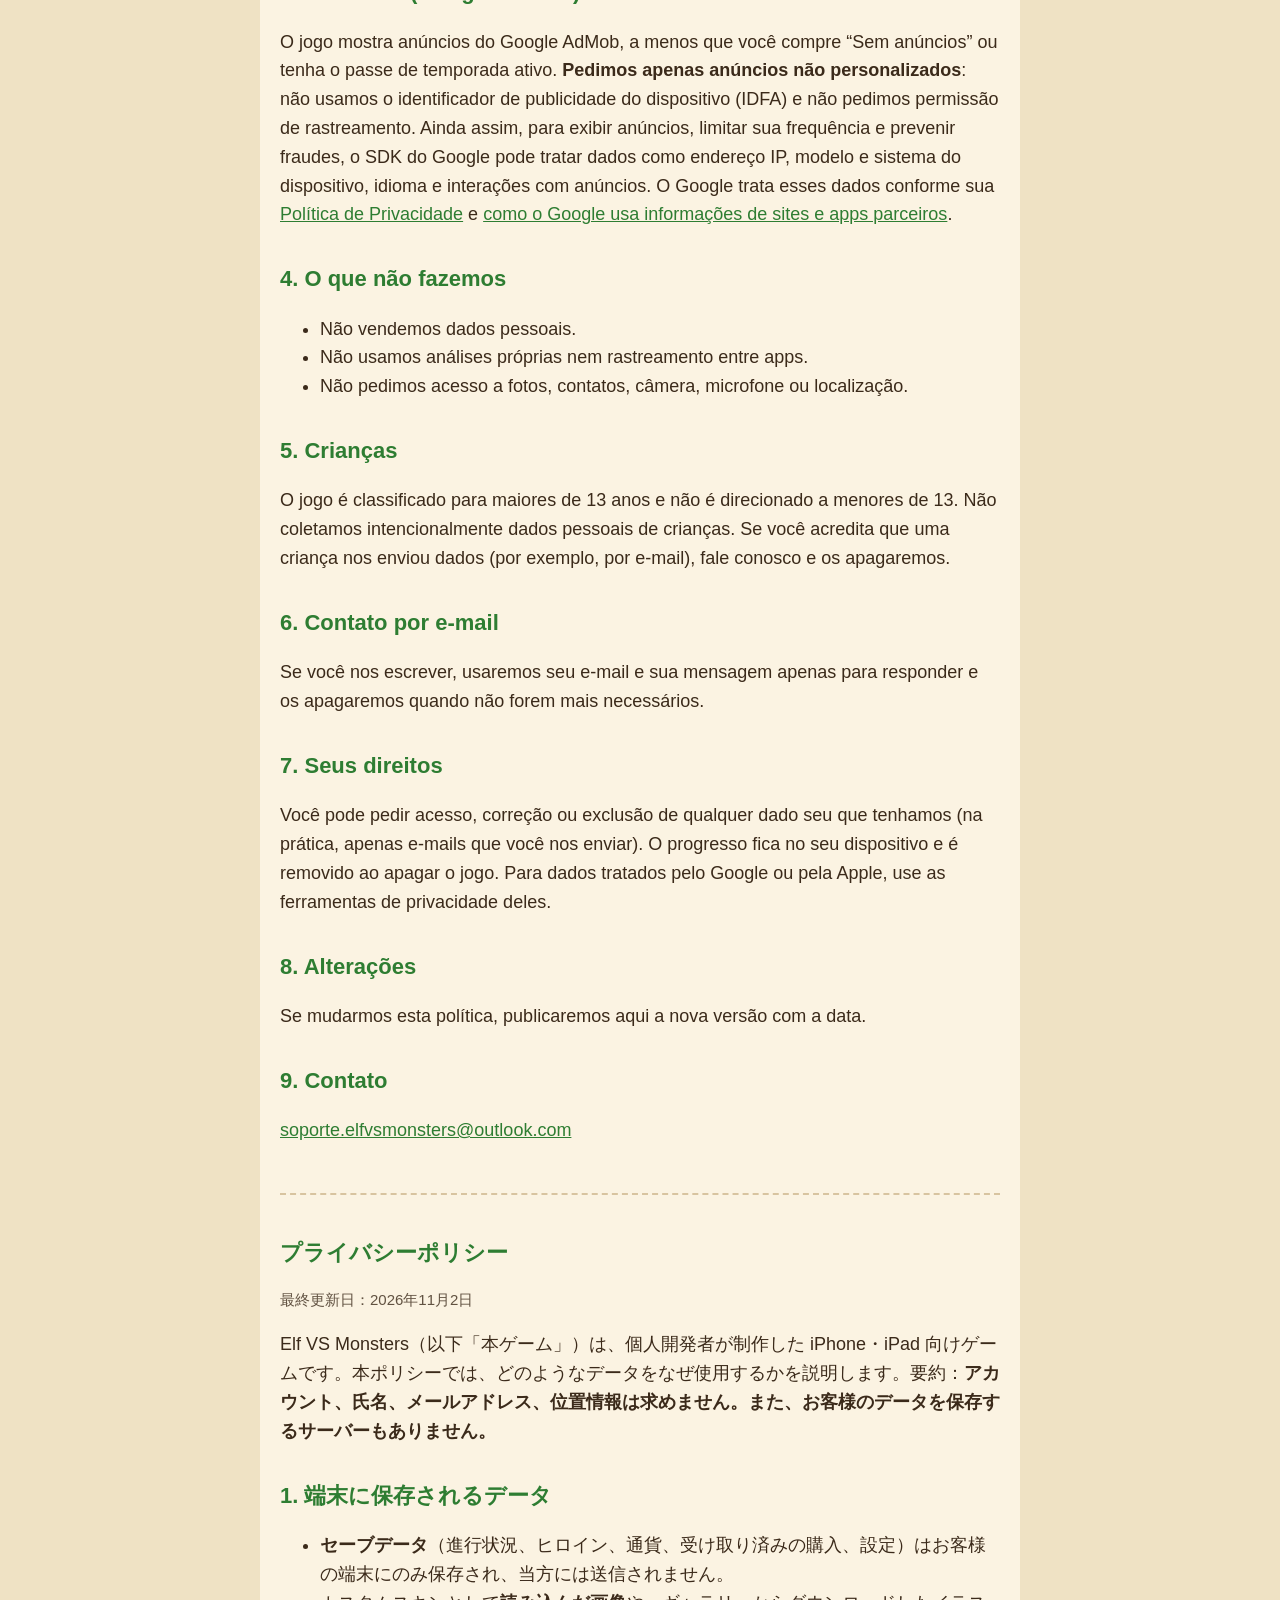
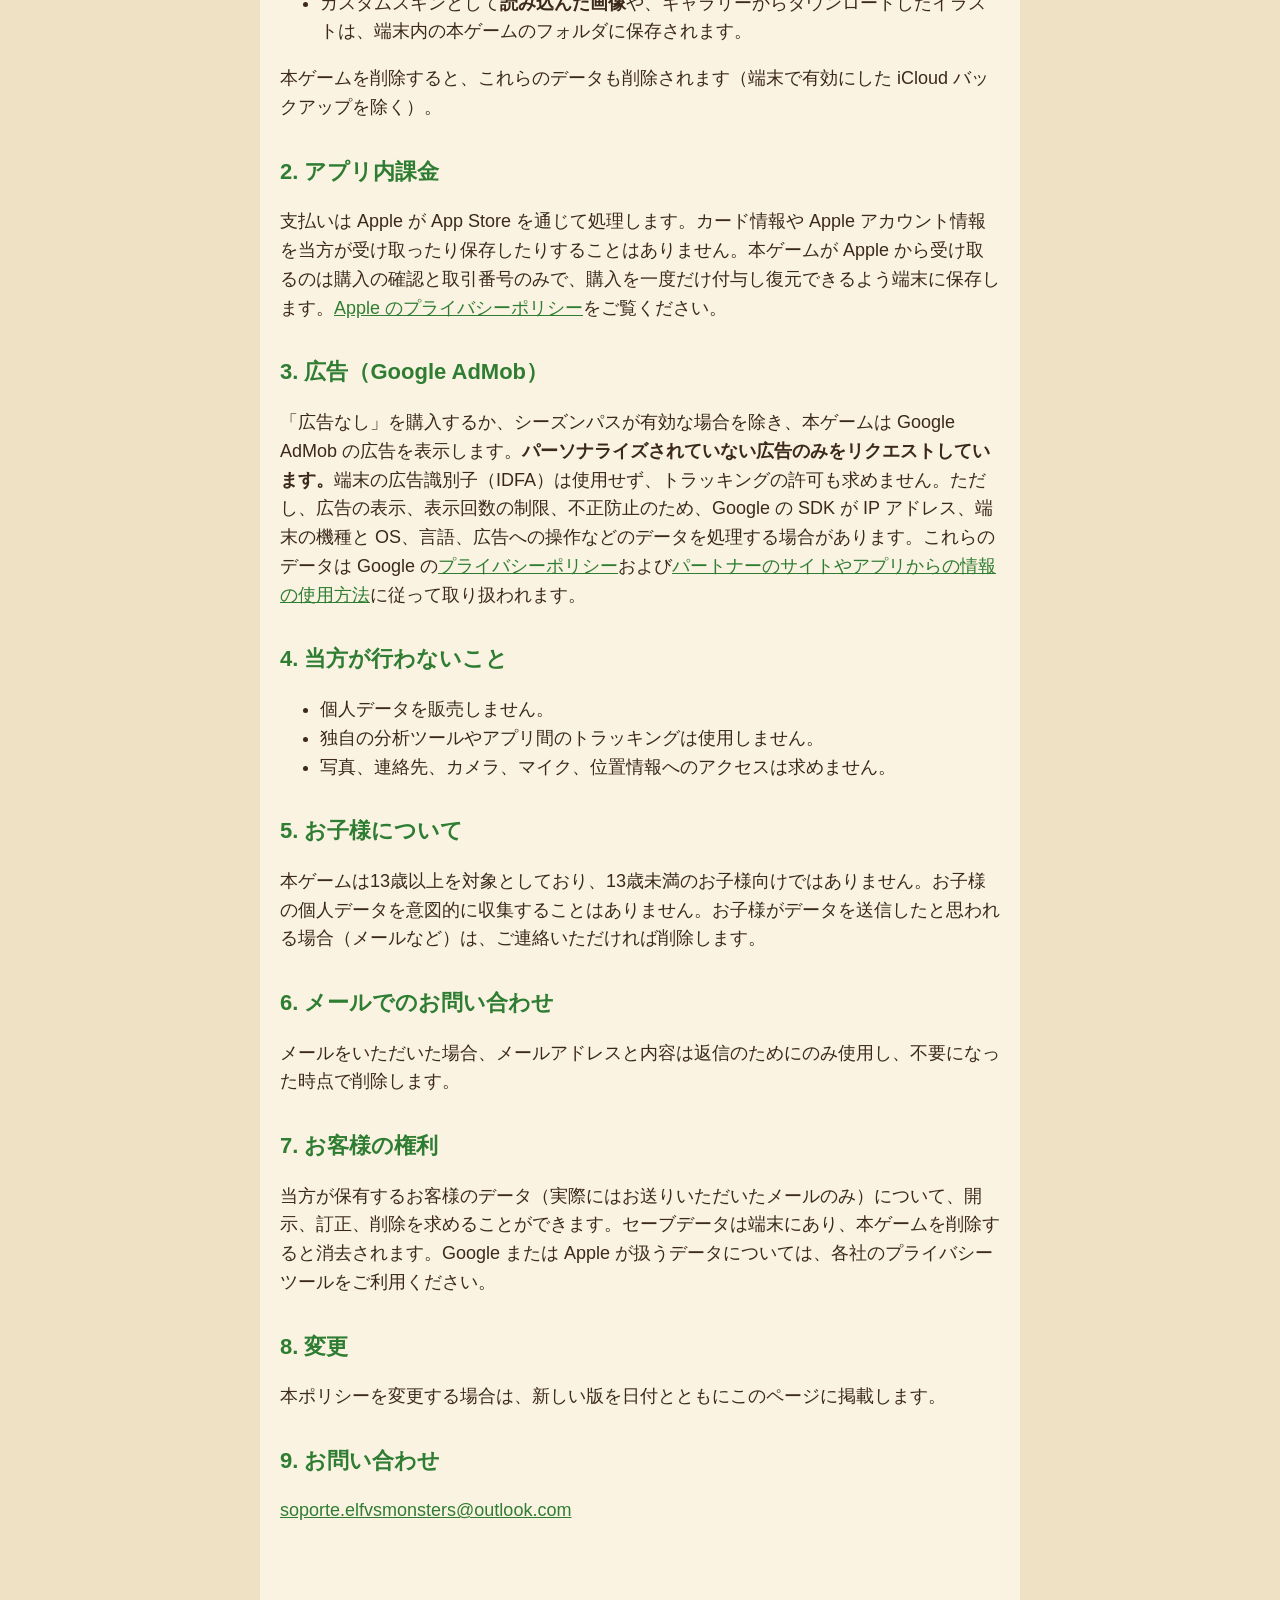
==== commit 06c0cdef: "Clasificación 13+ Co-Authored-By: Claude Opus 5.5 <noreply@anthropic.com>" ====
--- a/privacy.html
+++ b/privacy.html
@@ -39,7 +39,7 @@
 </ul>
 
 <h2>5. Menores de edad</h2>
-<p>El juego está clasificado para mayores de 12 años y no está dirigido a menores de 13. No recopilamos a sabiendas datos personales de menores. Si crees que un menor nos envió datos (por ejemplo, por correo), escríbenos y los borraremos.</p>
+<p>El juego está clasificado para mayores de 13 años y no está dirigido a menores de 13. No recopilamos a sabiendas datos personales de menores. Si crees que un menor nos envió datos (por ejemplo, por correo), escríbenos y los borraremos.</p>
 
 <h2>6. Contacto por correo</h2>
 <p>Si nos escribes, usaremos tu correo y lo que nos cuentes solo para responderte, y lo borraremos cuando ya no sea necesario.</p>
@@ -80,7 +80,7 @@
 </ul>
 
 <h2>5. Children</h2>
-<p>The game is rated 12+ and is not directed to children under 13. We do not knowingly collect personal data from children. If you believe a child sent us data (for example by email), contact us and we will delete it.</p>
+<p>The game is rated 13+ and is not directed to children under 13. We do not knowingly collect personal data from children. If you believe a child sent us data (for example by email), contact us and we will delete it.</p>
 
 <h2>6. Email contact</h2>
 <p>If you email us, we use your address and message only to reply, and delete them when no longer needed.</p>
@@ -115,7 +115,7 @@
 <li>Não pedimos acesso a fotos, contatos, câmera, microfone ou localização.</li>
 </ul>
 <h2>5. Crianças</h2>
-<p>O jogo é classificado para maiores de 12 anos e não é direcionado a menores de 13. Não coletamos intencionalmente dados pessoais de crianças. Se você acredita que uma criança nos enviou dados (por exemplo, por e-mail), fale conosco e os apagaremos.</p>
+<p>O jogo é classificado para maiores de 13 anos e não é direcionado a menores de 13. Não coletamos intencionalmente dados pessoais de crianças. Se você acredita que uma criança nos enviou dados (por exemplo, por e-mail), fale conosco e os apagaremos.</p>
 <h2>6. Contato por e-mail</h2>
 <p>Se você nos escrever, usaremos seu e-mail e sua mensagem apenas para responder e os apagaremos quando não forem mais necessários.</p>
 <h2>7. Seus direitos</h2>
@@ -147,7 +147,7 @@
 <li>写真、連絡先、カメラ、マイク、位置情報へのアクセスは求めません。</li>
 </ul>
 <h2>5. お子様について</h2>
-<p>本ゲームは12歳以上を対象としており、13歳未満のお子様向けではありません。お子様の個人データを意図的に収集することはありません。お子様がデータを送信したと思われる場合（メールなど）は、ご連絡いただければ削除します。</p>
+<p>本ゲームは13歳以上を対象としており、13歳未満のお子様向けではありません。お子様の個人データを意図的に収集することはありません。お子様がデータを送信したと思われる場合（メールなど）は、ご連絡いただければ削除します。</p>
 <h2>6. メールでのお問い合わせ</h2>
 <p>メールをいただいた場合、メールアドレスと内容は返信のためにのみ使用し、不要になった時点で削除します。</p>
 <h2>7. お客様の権利</h2>
